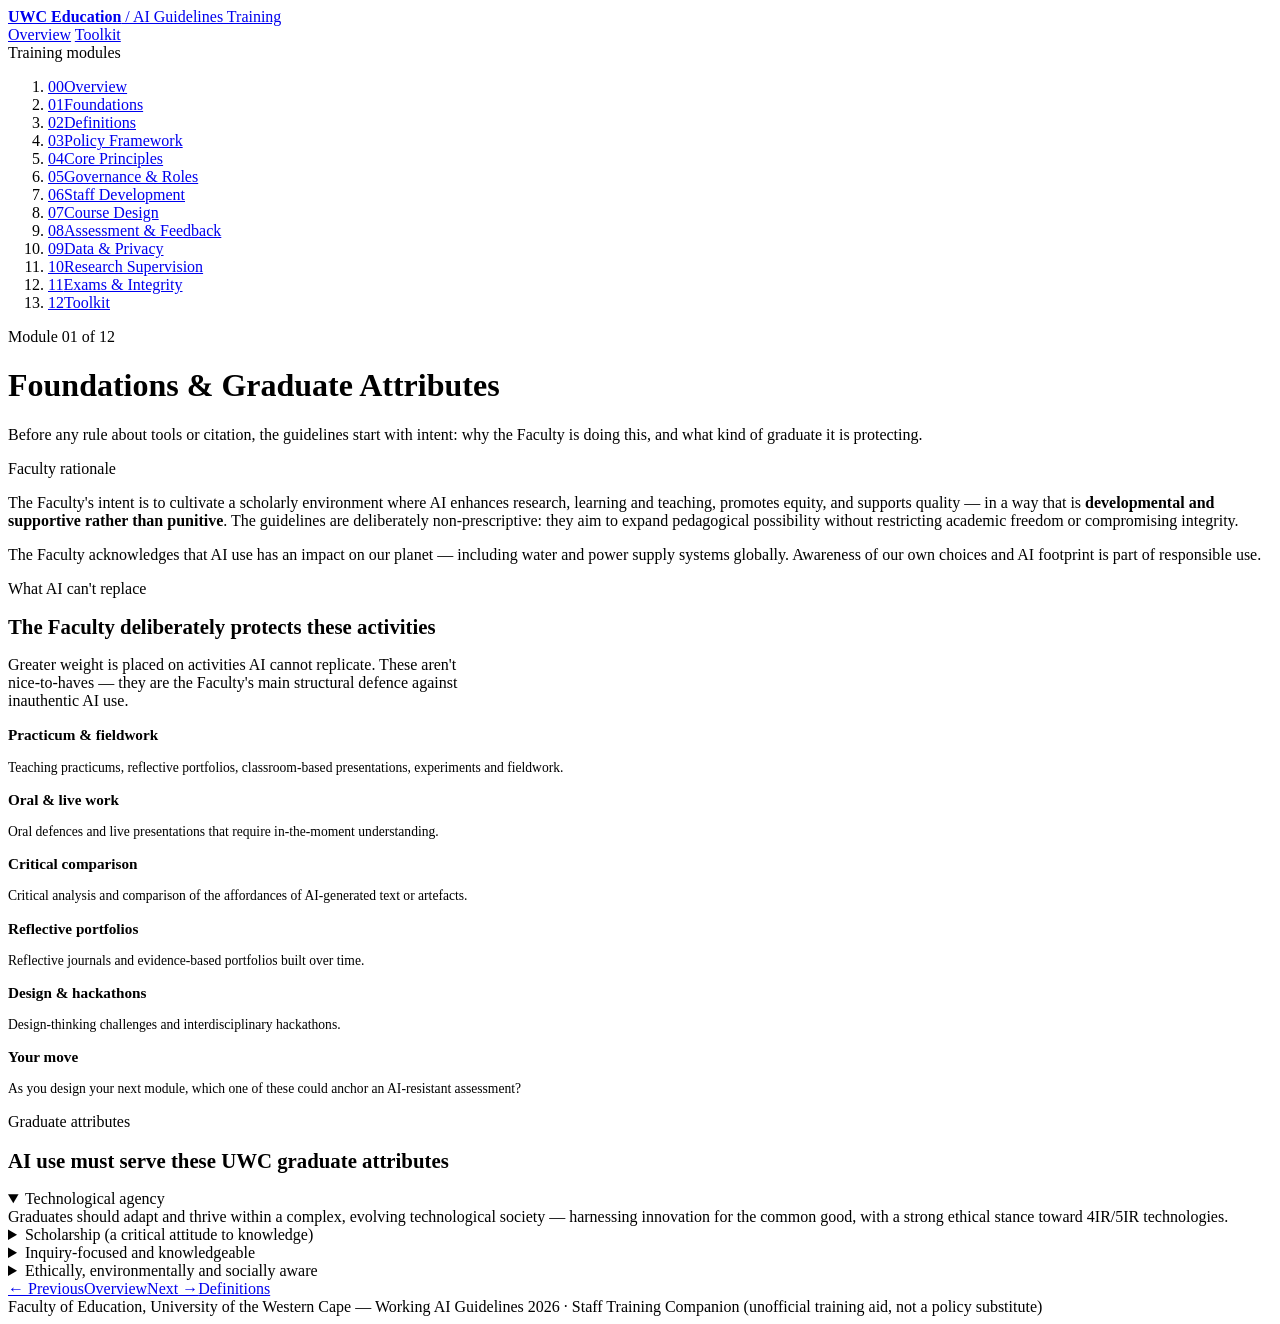
==== 01-foundations.html @ f4117dd6 "Add files via upload" ====
<!DOCTYPE html>
<html lang="en">
<head>
<meta charset="UTF-8">
<meta name="viewport" content="width=device-width, initial-scale=1.0">
<title>Foundations & Graduate Attributes — Faculty of Education AI Guidelines Training</title>
<link rel="stylesheet" href="assets/style.css">
</head>
<body>
<header class="site-head">
  <div class="tier-strip"><span class="institutional"></span><span class="faculty active"></span><span class="course"></span></div>
  <div class="head-inner">
    <a class="brand" href="index.html">
      <span class="brand-mark"></span>
      <span class="brand-text"><b>UWC Education</b> / AI Guidelines Training</span>
    </a>
    <nav class="head-nav">
      <a href="index.html">Overview</a>
      <a href="12-disclosure-toolkit.html">Toolkit</a>
    </nav>
  </div>
</header>
<div class="shell"><div class="layout"><div class="rail"><div class="rail-title">Training modules</div><ol><li class=""><a href="index.html"><span class="num">00</span>Overview</a></li><li class="active"><a href="01-foundations.html"><span class="num">01</span>Foundations</a></li><li class=""><a href="02-definitions.html"><span class="num">02</span>Definitions</a></li><li class=""><a href="03-policy-framework.html"><span class="num">03</span>Policy Framework</a></li><li class=""><a href="04-principles.html"><span class="num">04</span>Core Principles</a></li><li class=""><a href="05-governance-roles.html"><span class="num">05</span>Governance & Roles</a></li><li class=""><a href="06-staff-development.html"><span class="num">06</span>Staff Development</a></li><li class=""><a href="07-course-design.html"><span class="num">07</span>Course Design</a></li><li class=""><a href="08-assessment.html"><span class="num">08</span>Assessment & Feedback</a></li><li class=""><a href="09-data-privacy.html"><span class="num">09</span>Data & Privacy</a></li><li class=""><a href="10-research-supervision.html"><span class="num">10</span>Research Supervision</a></li><li class=""><a href="11-exams-integrity.html"><span class="num">11</span>Exams & Integrity</a></li><li class=""><a href="12-disclosure-toolkit.html"><span class="num">12</span>Toolkit</a></li></ol></div><main><div class="hero"><div class="module-tag"><span class="dot"></span>Module 01 of 12</div><h1>Foundations &amp; Graduate Attributes</h1><p class="dek">Before any rule about tools or citation, the guidelines start with intent: why the Faculty is doing this, and what kind of graduate it is protecting.</p></div>
    <section class="card">
      <p class="eyebrow">Faculty rationale</p>
      <p>The Faculty's intent is to cultivate a scholarly environment where AI enhances research, learning and teaching, promotes equity, and supports quality &mdash; in a way that is <strong>developmental and supportive rather than punitive</strong>. The guidelines are deliberately non-prescriptive: they aim to expand pedagogical possibility without restricting academic freedom or compromising integrity.</p>
      <div class="quote-block">The Faculty acknowledges that AI use has an impact on our planet &mdash; including water and power supply systems globally. Awareness of our own choices and AI footprint is part of responsible use.</div>
    </section>

    <section>
      <p class="eyebrow" style="margin-bottom:6px">What AI can't replace</p>
      <h2 style="font-size:1.3rem">The Faculty deliberately protects these activities</h2>
      <p style="color:var(--ink-soft); max-width:60ch">Greater weight is placed on activities AI cannot replicate. These aren't nice-to-haves &mdash; they are the Faculty's main structural defence against inauthentic AI use.</p>
      <div class="grid-3" style="margin-top:16px">
        <div class="card"><h3 style="font-size:.95rem">Practicum &amp; fieldwork</h3><p style="font-size:.85rem;color:var(--ink-soft)">Teaching practicums, reflective portfolios, classroom-based presentations, experiments and fieldwork.</p></div>
        <div class="card"><h3 style="font-size:.95rem">Oral &amp; live work</h3><p style="font-size:.85rem;color:var(--ink-soft)">Oral defences and live presentations that require in-the-moment understanding.</p></div>
        <div class="card"><h3 style="font-size:.95rem">Critical comparison</h3><p style="font-size:.85rem;color:var(--ink-soft)">Critical analysis and comparison of the affordances of AI-generated text or artefacts.</p></div>
        <div class="card"><h3 style="font-size:.95rem">Reflective portfolios</h3><p style="font-size:.85rem;color:var(--ink-soft)">Reflective journals and evidence-based portfolios built over time.</p></div>
        <div class="card"><h3 style="font-size:.95rem">Design &amp; hackathons</h3><p style="font-size:.85rem;color:var(--ink-soft)">Design-thinking challenges and interdisciplinary hackathons.</p></div>
        <div class="card"><h3 style="font-size:.95rem">Your move</h3><p style="font-size:.85rem;color:var(--ink-soft)">As you design your next module, which one of these could anchor an AI-resistant assessment?</p></div>
      </div>
    </section>

    <section>
      <p class="eyebrow" style="margin-bottom:6px">Graduate attributes</p>
      <h2 style="font-size:1.3rem">AI use must serve these UWC graduate attributes</h2>
      <div class="accordion">
        <details open><summary>Technological agency</summary><div class="body">Graduates should adapt and thrive within a complex, evolving technological society &mdash; harnessing innovation for the common good, with a strong ethical stance toward 4IR/5IR technologies.</div></details>
        <details><summary>Scholarship (a critical attitude to knowledge)</summary><div class="body">The ability to actively engage in generating and sharing knowledge through inquiry, critique, synthesis and research &mdash; applying both disciplinary and trans-disciplinary knowledge.</div></details>
        <details><summary>Inquiry-focused and knowledgeable</summary><div class="body">Graduates should be producers of knowledge, not just consumers of AI output &mdash; adept at research and inquiry within and across disciplines.</div></details>
        <details><summary>Ethically, environmentally and socially aware</summary><div class="body">Critical, responsible members of their communities, able to respond to unethical conduct, with human rights literacy and critical citizenship.</div></details>
      </div>
    </section>
    <div class="module-nav"><a class="prev" href="index.html"><span class="eyebrow">&larr; Previous</span>Overview</a><a class="next" href="02-definitions.html"><span class="eyebrow">Next &rarr;</span>Definitions</a></div></main></div></div><footer class="site-foot">Faculty of Education, University of the Western Cape — Working AI Guidelines 2026 · Staff Training Companion (unofficial training aid, not a policy substitute)</footer>
<script src="assets/script.js"></script>
</body>
</html>
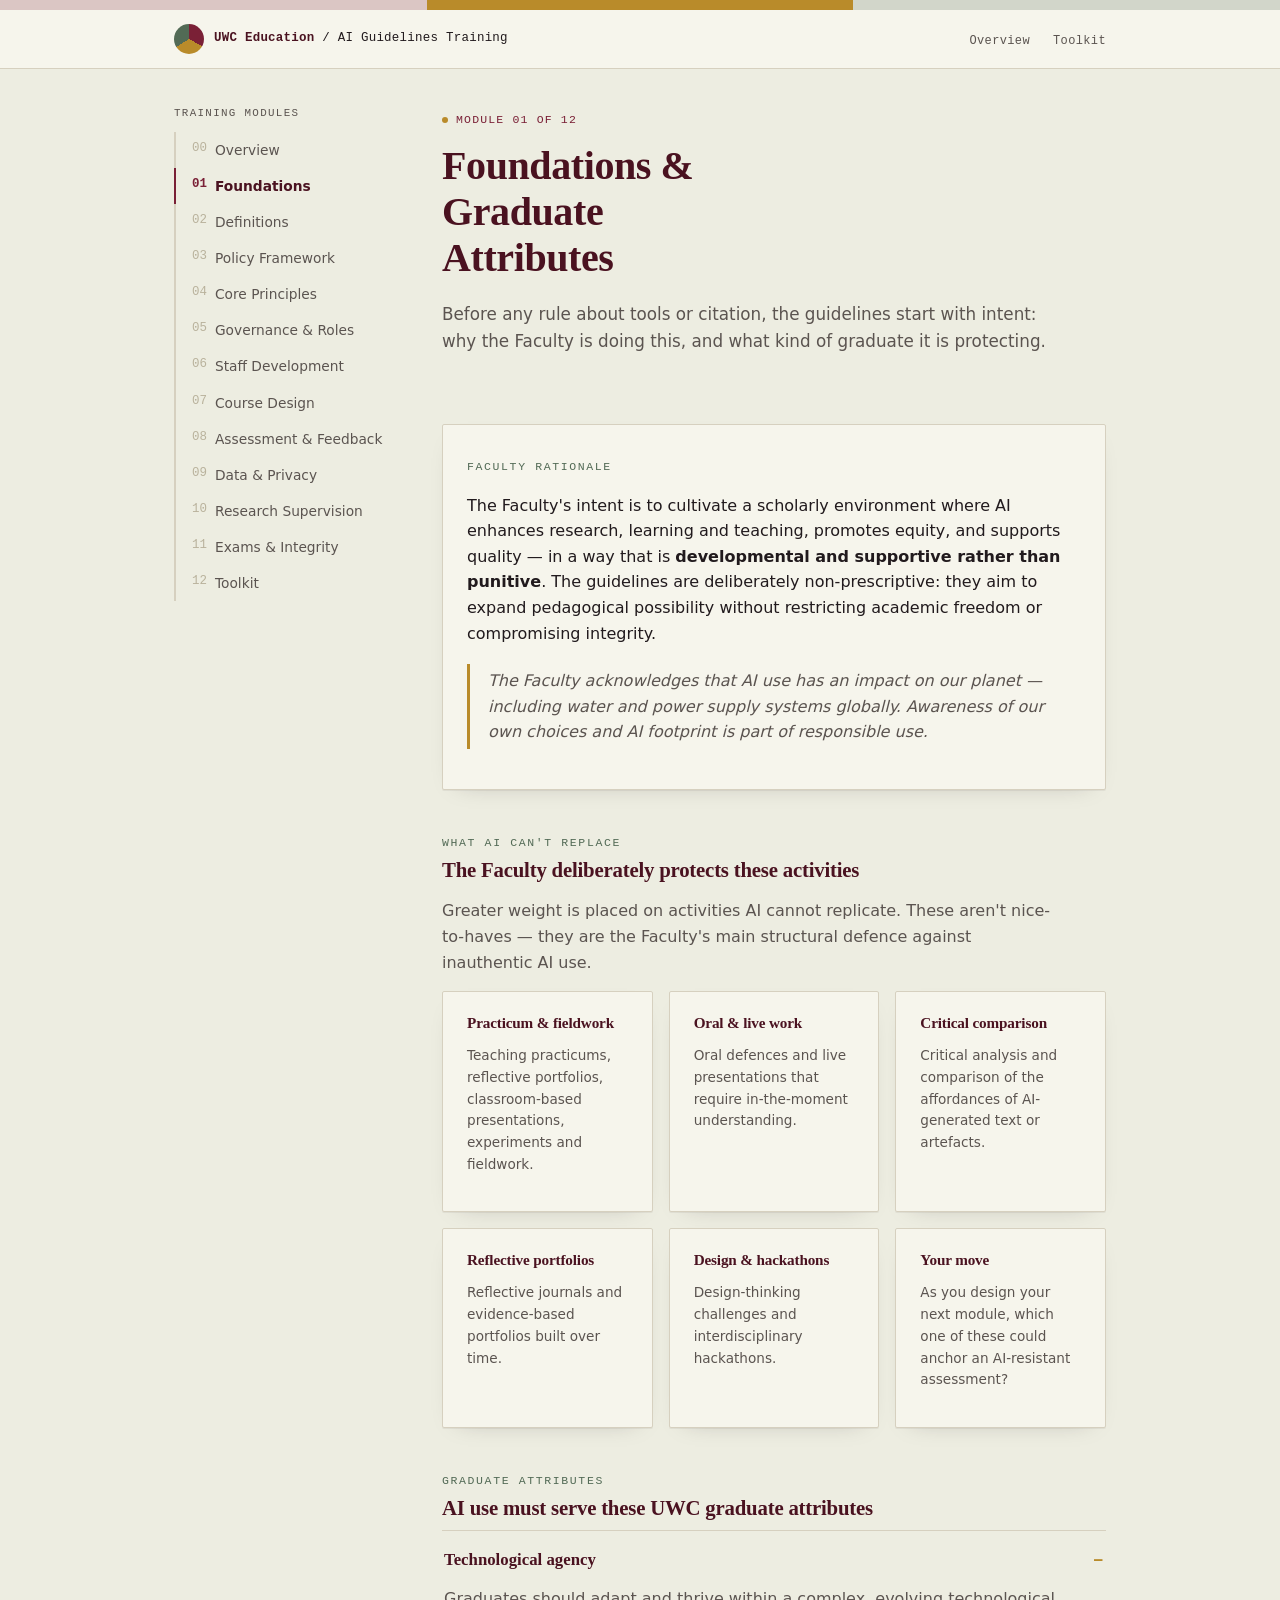
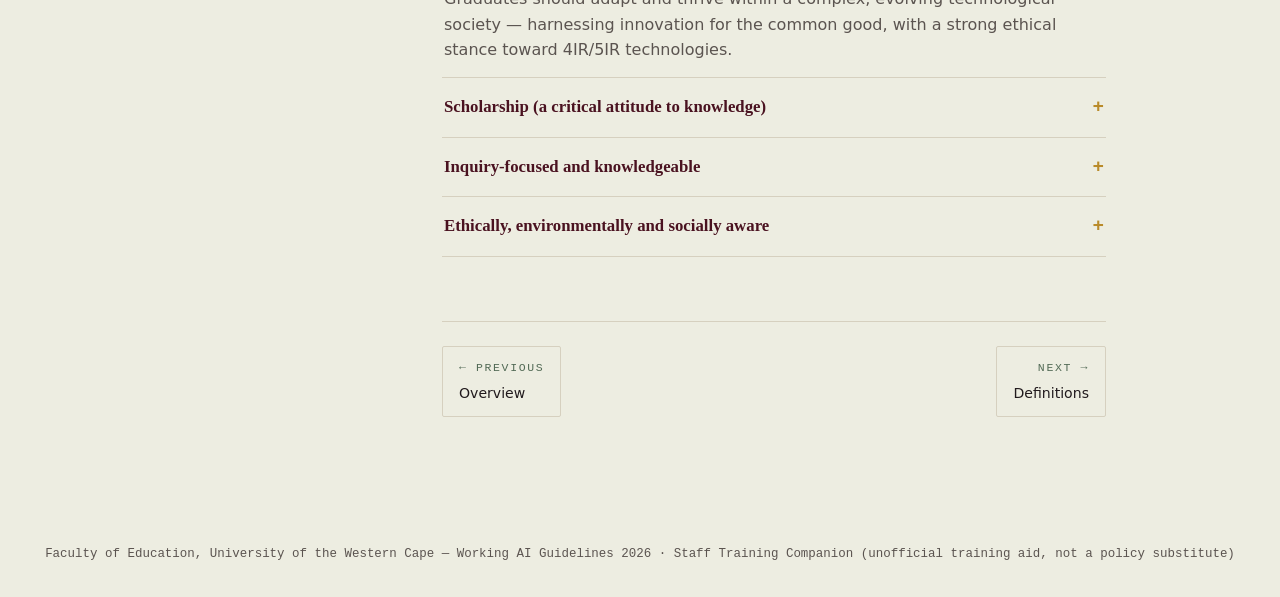
==== commit 113bf1fe: "Update 01-foundations.html" ====
--- a/01-foundations.html
+++ b/01-foundations.html
@@ -4,7 +4,7 @@
 <meta charset="UTF-8">
 <meta name="viewport" content="width=device-width, initial-scale=1.0">
 <title>Foundations & Graduate Attributes — Faculty of Education AI Guidelines Training</title>
-<link rel="stylesheet" href="assets/style.css">
+<link rel="stylesheet" href="style.css">
 </head>
 <body>
 <header class="site-head">
@@ -52,6 +52,6 @@
       </div>
     </section>
     <div class="module-nav"><a class="prev" href="index.html"><span class="eyebrow">&larr; Previous</span>Overview</a><a class="next" href="02-definitions.html"><span class="eyebrow">Next &rarr;</span>Definitions</a></div></main></div></div><footer class="site-foot">Faculty of Education, University of the Western Cape — Working AI Guidelines 2026 · Staff Training Companion (unofficial training aid, not a policy substitute)</footer>
-<script src="assets/script.js"></script>
+<script src="script.js"></script>
 </body>
 </html>
--- a/style.css
+++ b/style.css
@@ -0,0 +1,285 @@
+/* =========================================================
+   UWC Faculty of Education — AI Guidelines Staff Training
+   Design system: "Three Tiers" — institutional / faculty / course
+   ========================================================= */
+
+@import url('https://fonts.googleapis.com/css2?family=Fraunces:opsz,wght@9..144,400;9..144,500;9..144,600;9..144,700&family=Inter:wght@400;500;600;700&family=IBM+Plex+Mono:wght@400;500&display=swap');
+
+:root{
+  --paper:#EDEDE1;
+  --paper-raised:#F6F5EC;
+  --ink:#211A1D;
+  --ink-soft:#5B5450;
+  --maroon:#7A2036;
+  --maroon-deep:#4A1220;
+  --gold:#B98B2A;
+  --gold-soft:#E4CD8F;
+  --sage:#526A55;
+  --sage-soft:#DDE5DA;
+  --line:#D6D0BF;
+  --line-strong:#B9B29C;
+  --radius:2px;
+  --shadow: 0 1px 0 rgba(33,26,29,0.06), 0 8px 24px -18px rgba(33,26,29,0.35);
+  --maxw: 980px;
+}
+
+*{box-sizing:border-box}
+html{scroll-behavior:smooth}
+body{
+  margin:0;
+  background:var(--paper);
+  color:var(--ink);
+  font-family:'Inter',system-ui,sans-serif;
+  font-size:16px;
+  line-height:1.6;
+  -webkit-font-smoothing:antialiased;
+}
+h1,h2,h3,h4{
+  font-family:'Fraunces',serif;
+  font-weight:600;
+  color:var(--maroon-deep);
+  line-height:1.15;
+  margin:0 0 .5em;
+  letter-spacing:-0.01em;
+}
+a{color:var(--maroon)}
+a:focus-visible, button:focus-visible, summary:focus-visible, [tabindex]:focus-visible{
+  outline:3px solid var(--gold); outline-offset:2px;
+}
+.eyebrow{
+  font-family:'IBM Plex Mono',monospace;
+  font-size:.72rem;
+  letter-spacing:.14em;
+  text-transform:uppercase;
+  color:var(--sage);
+}
+
+/* ---------- Tier strip: the recurring signature element ----------
+   Represents Figure 1 in the guidelines: institutional / faculty / course
+   governance tiers. Appears on every page, highlighting the tier(s)
+   most relevant to that module. */
+.tier-strip{
+  display:flex; height:10px; width:100%;
+}
+.tier-strip span{flex:1; opacity:.22; transition:opacity .2s}
+.tier-strip span.institutional{background:var(--maroon)}
+.tier-strip span.faculty{background:var(--gold)}
+.tier-strip span.course{background:var(--sage)}
+.tier-strip span.active{opacity:1}
+
+/* ---------- Top chrome ---------- */
+header.site-head{
+  position:sticky; top:0; z-index:40;
+  background:var(--paper-raised);
+  border-bottom:1px solid var(--line);
+}
+.head-inner{
+  max-width:var(--maxw); margin:0 auto; padding:14px 24px;
+  display:flex; align-items:center; justify-content:space-between; gap:16px;
+}
+.brand{display:flex; align-items:center; gap:10px; text-decoration:none}
+.brand-mark{
+  width:30px;height:30px; border-radius:50%;
+  background:conic-gradient(var(--maroon) 0 33%, var(--gold) 33% 66%, var(--sage) 66% 100%);
+  flex:0 0 auto;
+}
+.brand-text{font-family:'IBM Plex Mono',monospace; font-size:.78rem; color:var(--ink); letter-spacing:.02em}
+.brand-text b{color:var(--maroon-deep)}
+nav.head-nav a{
+  font-family:'IBM Plex Mono',monospace; font-size:.75rem; text-decoration:none;
+  color:var(--ink-soft); margin-left:18px; letter-spacing:.03em;
+}
+nav.head-nav a:hover{color:var(--maroon)}
+
+/* ---------- Layout shell ---------- */
+.shell{max-width:var(--maxw); margin:0 auto; padding:0 24px 96px}
+.layout{display:grid; grid-template-columns:220px 1fr; gap:48px; align-items:start; padding-top:36px}
+@media (max-width: 820px){ .layout{grid-template-columns:1fr} }
+
+/* ---------- Syllabus rail (left nav of modules) ---------- */
+.rail{position:sticky; top:78px}
+.rail-title{
+  font-family:'IBM Plex Mono',monospace; font-size:.68rem; text-transform:uppercase;
+  letter-spacing:.12em; color:var(--ink-soft); margin-bottom:10px;
+}
+.rail ol{list-style:none; margin:0; padding:0; border-left:2px solid var(--line)}
+.rail li{position:relative; padding:7px 0 7px 16px}
+.rail li a{
+  text-decoration:none; color:var(--ink-soft); font-size:.86rem; display:flex; gap:8px;
+}
+.rail li a .num{font-family:'IBM Plex Mono',monospace; color:var(--line-strong); font-size:.78rem}
+.rail li.active{border-left:2px solid var(--maroon); margin-left:-2px; padding-left:16px}
+.rail li.active a{color:var(--maroon-deep); font-weight:600}
+.rail li.active a .num{color:var(--maroon)}
+.rail li a:hover{color:var(--maroon)}
+
+/* ---------- Page hero ---------- */
+.hero{padding:0 0 8px}
+.module-tag{
+  display:inline-flex; align-items:center; gap:8px;
+  font-family:'IBM Plex Mono',monospace; font-size:.72rem; letter-spacing:.1em;
+  color:var(--maroon); text-transform:uppercase; margin-bottom:14px;
+}
+.module-tag .dot{width:6px;height:6px;border-radius:50%;background:var(--gold)}
+.hero h1{font-size:clamp(1.7rem, 3.4vw, 2.5rem); max-width:16ch}
+.hero .dek{color:var(--ink-soft); font-size:1.05rem; max-width:58ch; margin-top:8px}
+
+/* ---------- Content blocks ---------- */
+main section{margin-top:44px}
+.card{
+  background:var(--paper-raised); border:1px solid var(--line); border-radius:var(--radius);
+  padding:22px 24px; box-shadow:var(--shadow);
+}
+.grid-2{display:grid; grid-template-columns:1fr 1fr; gap:16px}
+.grid-3{display:grid; grid-template-columns:repeat(3,1fr); gap:16px}
+@media (max-width:700px){ .grid-2,.grid-3{grid-template-columns:1fr} }
+
+.pill{
+  display:inline-block; font-family:'IBM Plex Mono',monospace; font-size:.68rem;
+  padding:3px 9px; border-radius:20px; border:1px solid var(--line-strong);
+  color:var(--ink-soft); letter-spacing:.04em;
+}
+.pill.ok{border-color:var(--sage); color:var(--sage); background:var(--sage-soft)}
+.pill.no{border-color:var(--maroon); color:var(--maroon-deep); background:#F3DCDF}
+
+/* ---------- Accordion ---------- */
+.accordion details{
+  border-bottom:1px solid var(--line); padding:14px 2px;
+}
+.accordion details:first-child{border-top:1px solid var(--line)}
+.accordion summary{
+  cursor:pointer; list-style:none; display:flex; justify-content:space-between; align-items:baseline;
+  font-family:'Fraunces',serif; font-weight:600; color:var(--maroon-deep); font-size:1.05rem;
+}
+.accordion summary::-webkit-details-marker{display:none}
+.accordion summary::after{
+  content:"+"; font-family:'IBM Plex Mono',monospace; color:var(--gold); font-size:1.2rem;
+}
+.accordion details[open] summary::after{content:"–"}
+.accordion .body{padding-top:10px; color:var(--ink-soft); max-width:64ch}
+
+/* ---------- Tabs ---------- */
+.tabs{border:1px solid var(--line); border-radius:var(--radius); overflow:hidden; background:var(--paper-raised)}
+.tab-bar{display:flex; flex-wrap:wrap; border-bottom:1px solid var(--line); background:#00000006}
+.tab-btn{
+  font-family:'IBM Plex Mono',monospace; font-size:.75rem; letter-spacing:.03em;
+  padding:12px 16px; background:none; border:none; cursor:pointer; color:var(--ink-soft);
+  border-right:1px solid var(--line);
+}
+.tab-btn.active{background:var(--paper-raised); color:var(--maroon-deep); box-shadow:inset 0 -2px var(--maroon)}
+.tab-panel{display:none; padding:20px}
+.tab-panel.active{display:block}
+
+/* ---------- Flip cards (glossary) ---------- */
+.flip-grid{display:grid; grid-template-columns:repeat(3,1fr); gap:14px}
+@media (max-width:700px){.flip-grid{grid-template-columns:1fr 1fr}}
+@media (max-width:480px){.flip-grid{grid-template-columns:1fr}}
+.flip-card{perspective:1000px; height:150px; cursor:pointer}
+.flip-inner{position:relative; width:100%; height:100%; transition:transform .5s; transform-style:preserve-3d}
+.flip-card.flipped .flip-inner{transform:rotateY(180deg)}
+.flip-face{
+  position:absolute; inset:0; backface-visibility:hidden; border-radius:var(--radius);
+  display:flex; align-items:center; justify-content:center; text-align:center; padding:12px;
+  border:1px solid var(--line);
+}
+.flip-front{background:var(--maroon-deep); color:var(--paper-raised); font-family:'Fraunces',serif; font-weight:600; font-size:1rem}
+.flip-back{background:var(--paper-raised); transform:rotateY(180deg); font-size:.82rem; color:var(--ink-soft)}
+
+/* ---------- Checklist ---------- */
+.checklist{list-style:none; margin:0; padding:0}
+.checklist li{
+  display:flex; gap:10px; align-items:flex-start; padding:10px 0; border-bottom:1px dashed var(--line);
+}
+.checklist input[type=checkbox]{margin-top:3px; accent-color:var(--maroon)}
+.checklist label{color:var(--ink-soft); font-size:.95rem}
+.progress-wrap{margin-top:14px}
+.progress-bar{height:8px; background:var(--line); border-radius:20px; overflow:hidden}
+.progress-fill{height:100%; width:0%; background:linear-gradient(90deg,var(--sage),var(--gold)); transition:width .3s}
+.progress-label{font-family:'IBM Plex Mono',monospace; font-size:.72rem; color:var(--ink-soft); margin-top:6px}
+
+/* ---------- Sort quiz ---------- */
+.sort-wrap{display:grid; grid-template-columns:1fr 1fr; gap:16px}
+@media (max-width:700px){.sort-wrap{grid-template-columns:1fr}}
+.sort-pool{grid-column:1/-1; display:flex; flex-wrap:wrap; gap:8px; padding:14px; border:1px dashed var(--line-strong); border-radius:var(--radius); min-height:52px}
+.sort-chip{
+  font-size:.82rem; padding:8px 12px; background:var(--paper-raised); border:1px solid var(--line-strong);
+  border-radius:20px; cursor:grab; user-select:none;
+}
+.sort-bin{min-height:140px; border:2px dashed var(--line-strong); border-radius:var(--radius); padding:12px}
+.sort-bin.ok{border-color:var(--sage)}
+.sort-bin.no{border-color:var(--maroon)}
+.sort-bin h4{margin-top:0; font-size:.85rem; font-family:'IBM Plex Mono',monospace; text-transform:uppercase; letter-spacing:.06em}
+.sort-bin.ok h4{color:var(--sage)}
+.sort-bin.no h4{color:var(--maroon)}
+.sort-feedback{margin-top:10px; font-size:.85rem; font-family:'IBM Plex Mono',monospace}
+
+/* ---------- Org / role map ---------- */
+.role-map{display:grid; grid-template-columns:repeat(3,1fr); gap:12px}
+@media (max-width:700px){.role-map{grid-template-columns:1fr 1fr}}
+@media (max-width:480px){.role-map{grid-template-columns:1fr}}
+.role-node{
+  border:1px solid var(--line); background:var(--paper-raised); border-radius:var(--radius);
+  padding:14px; cursor:pointer; transition:box-shadow .15s, transform .15s;
+}
+.role-node:hover{box-shadow:var(--shadow); transform:translateY(-2px)}
+.role-node h4{margin:0 0 6px; font-size:.92rem}
+.role-node .abbr{font-family:'IBM Plex Mono',monospace; font-size:.68rem; color:var(--gold)}
+.role-detail{
+  display:none; margin-top:8px; padding-top:8px; border-top:1px dashed var(--line); font-size:.83rem; color:var(--ink-soft);
+}
+.role-node.open .role-detail{display:block}
+
+/* ---------- Tiers diagram (module 3 signature) ---------- */
+.tiers{display:flex; flex-direction:column; gap:10px; margin:20px 0}
+.tier-row{
+  display:grid; grid-template-columns:170px 1fr; gap:16px; align-items:center;
+  border-radius:var(--radius); padding:16px 18px; color:#fff; cursor:pointer;
+  transition:transform .15s;
+}
+.tier-row:hover{transform:translateX(4px)}
+.tier-row.t1{background:var(--maroon)}
+.tier-row.t2{background:var(--gold); color:var(--maroon-deep)}
+.tier-row.t3{background:var(--sage)}
+.tier-row .lbl{font-family:'IBM Plex Mono',monospace; font-size:.72rem; text-transform:uppercase; letter-spacing:.08em}
+.tier-row .name{font-family:'Fraunces',serif; font-weight:600; font-size:1.05rem}
+.tier-detail{display:none; padding:12px 18px; font-size:.88rem; color:var(--ink-soft); border-left:2px solid var(--line); margin-left:8px}
+.tier-row.active + .tier-detail{display:block}
+
+/* ---------- Footer / prev-next ---------- */
+.module-nav{
+  display:flex; justify-content:space-between; gap:16px; margin-top:64px; padding-top:24px; border-top:1px solid var(--line);
+}
+.module-nav a{
+  text-decoration:none; color:var(--ink); border:1px solid var(--line); border-radius:var(--radius);
+  padding:12px 16px; max-width:46%; font-size:.88rem;
+}
+.module-nav a .eyebrow{display:block; margin-bottom:4px}
+.module-nav a:hover{border-color:var(--maroon)}
+.module-nav a.next{margin-left:auto; text-align:right}
+
+footer.site-foot{
+  text-align:center; padding:32px 24px; color:var(--ink-soft); font-size:.78rem;
+  font-family:'IBM Plex Mono',monospace;
+}
+
+.quote-block{
+  border-left:3px solid var(--gold); padding:4px 0 4px 18px; margin:18px 0; color:var(--ink-soft); font-style:italic;
+}
+.kicker-list{margin:0; padding-left:1.1em; color:var(--ink-soft)}
+.kicker-list li{margin-bottom:6px}
+
+/* Landing page cards */
+.mod-grid{display:grid; grid-template-columns:repeat(3,1fr); gap:16px; margin-top:28px}
+@media (max-width:820px){.mod-grid{grid-template-columns:1fr 1fr}}
+@media (max-width:560px){.mod-grid{grid-template-columns:1fr}}
+.mod-card{
+  display:block; text-decoration:none; color:var(--ink); background:var(--paper-raised);
+  border:1px solid var(--line); border-radius:var(--radius); padding:18px; position:relative; overflow:hidden;
+}
+.mod-card:hover{border-color:var(--maroon)}
+.mod-card .n{
+  font-family:'Fraunces',serif; font-size:2rem; color:var(--line-strong); font-weight:600; line-height:1;
+}
+.mod-card:hover .n{color:var(--gold)}
+.mod-card h3{font-size:1.02rem; margin:8px 0 4px}
+.mod-card p{font-size:.82rem; color:var(--ink-soft); margin:0}
